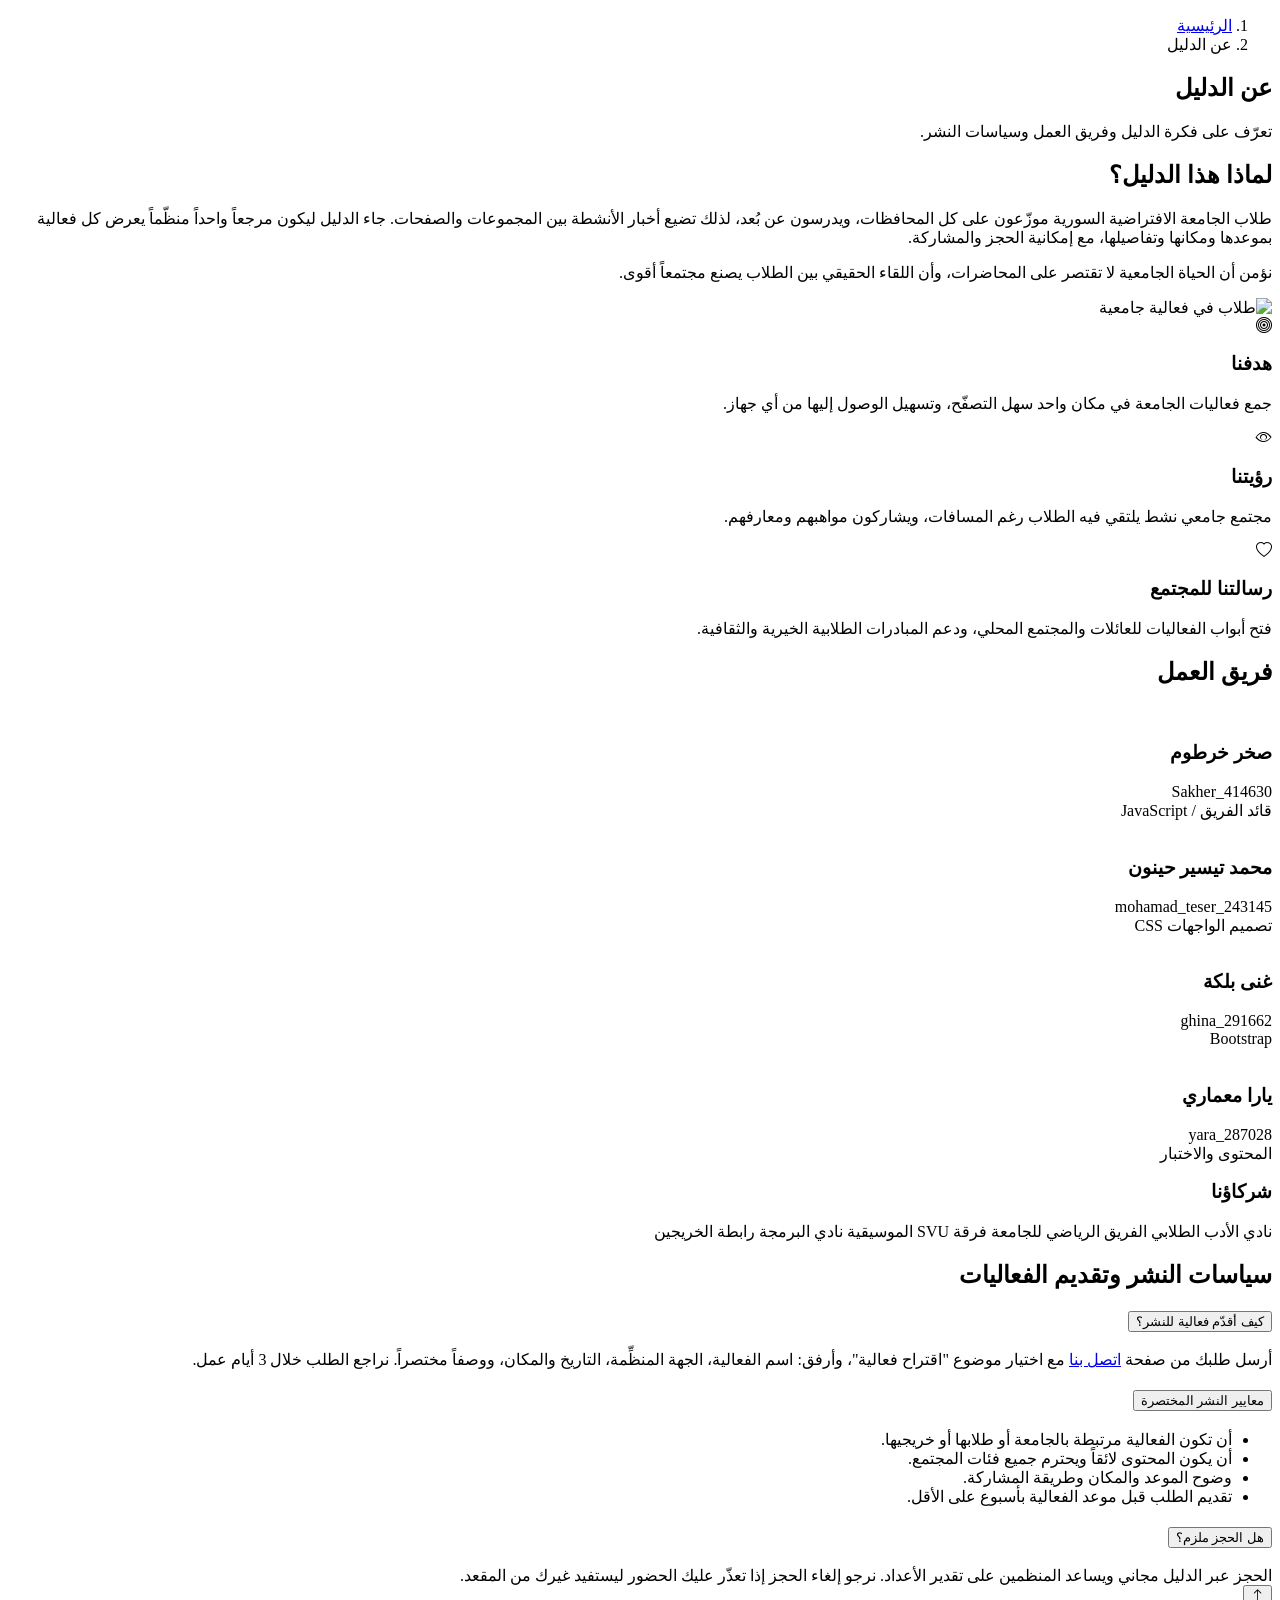
==== about.html @ c7336c4f "Add files to svu-events project" ====
<!DOCTYPE html>
<html lang="ar" dir="rtl">
<head>
  <meta charset="UTF-8">
  <meta name="viewport" content="width=device-width, initial-scale=1.0">
  <meta name="description" content="هدف دليل فعاليات الجامعة الافتراضية ورؤيته وفريق العمل وسياسات النشر.">
  <title>عن الدليل — دليل فعاليات SVU</title>
  <link rel="icon" href="assets/img/logo.png" type="image/png">
  <!-- Bootstrap 5 (نسخة RTL) عبر CDN -->
  <link rel="stylesheet" href="https://cdn.jsdelivr.net/npm/bootstrap@5.3.3/dist/css/bootstrap.rtl.min.css">
  <!-- أيقونات Bootstrap -->
  <link rel="stylesheet" href="https://cdn.jsdelivr.net/npm/bootstrap-icons@1.11.3/font/bootstrap-icons.min.css">
  <!-- خط Cairo من Google Fonts -->
  <link rel="preconnect" href="https://fonts.googleapis.com">
  <link rel="preconnect" href="https://fonts.gstatic.com" crossorigin>
  <link href="https://fonts.googleapis.com/css2?family=Cairo:wght@400;600;700;800;900&display=swap" rel="stylesheet">
  <!-- تنسيقاتنا الخاصة -->
  <link rel="stylesheet" href="assets/css/styles.css">
</head>
<body data-page="about">
  <!-- سيتم حقن الترويسة هنا تلقائياً -->
  <div id="header-placeholder"></div>

  <main>

    <!-- ترويسة الصفحة الداخلية + مسار التنقل -->
    <section class="page-hero">
      <div class="container">
        <nav aria-label="مسار التنقل"><ol class="breadcrumb mb-2"><li class="breadcrumb-item"><a href="index.html">الرئيسية</a></li><li class="breadcrumb-item active" aria-current="page">عن الدليل</li></ol></nav>
        <h1>عن الدليل</h1>
        <p class="mb-0 opacity-75">تعرّف على فكرة الدليل وفريق العمل وسياسات النشر.</p>
      </div>
    </section>

    <!-- ===== نبذة + الرؤية والرسالة ===== -->
    <section class="section">
      <div class="container">
        <div class="row g-4 align-items-center mb-5">
          <div class="col-lg-6 reveal">
            <h2 class="section-title h3">لماذا هذا الدليل؟</h2>
            <p>طلاب الجامعة الافتراضية السورية موزّعون على كل المحافظات، ويدرسون عن بُعد، لذلك تضيع أخبار الأنشطة بين المجموعات والصفحات. جاء الدليل ليكون مرجعاً واحداً منظّماً يعرض كل فعالية بموعدها ومكانها وتفاصيلها، مع إمكانية الحجز والمشاركة.</p>
            <p class="mb-0">نؤمن أن الحياة الجامعية لا تقتصر على المحاضرات، وأن اللقاء الحقيقي بين الطلاب يصنع مجتمعاً أقوى.</p>
          </div>
          <div class="col-lg-6 reveal">
            <img src="assets/img/gallery/family-day-2.svg" alt="طلاب في فعالية جامعية" class="rounded-4 w-100 shadow">
          </div>
        </div>

        <div class="row g-4">
          <div class="col-md-4 reveal"><div class="value-card"><div class="icon mb-3"><i class="bi bi-bullseye"></i></div><h3 class="h5 fw-bold">هدفنا</h3><p class="mb-0 text-muted">جمع فعاليات الجامعة في مكان واحد سهل التصفّح، وتسهيل الوصول إليها من أي جهاز.</p></div></div>
          <div class="col-md-4 reveal"><div class="value-card"><div class="icon mb-3"><i class="bi bi-eye"></i></div><h3 class="h5 fw-bold">رؤيتنا</h3><p class="mb-0 text-muted">مجتمع جامعي نشط يلتقي فيه الطلاب رغم المسافات، ويشاركون مواهبهم ومعارفهم.</p></div></div>
          <div class="col-md-4 reveal"><div class="value-card"><div class="icon mb-3"><i class="bi bi-heart"></i></div><h3 class="h5 fw-bold">رسالتنا للمجتمع</h3><p class="mb-0 text-muted">فتح أبواب الفعاليات للعائلات والمجتمع المحلي، ودعم المبادرات الطلابية الخيرية والثقافية.</p></div></div>
        </div>
      </div>
    </section>
                                                    
    <!-- ===== فريق العمل ===== -->
    <section class="section pt-0">
      <div class="container">
        <h2 class="section-title h3 mb-4">فريق العمل</h2>
        <div class="row g-4 row-cols-2 row-cols-md-3 row-cols-lg-5">
          <div class="col reveal"><div class="team-card"><img src="assets/img/team-1.svg" alt="" class="mb-3"><h3 class="h6 fw-bold mb-1">صخر خرطوم</h3><div class="id mb-1">Sakher_414630</div><span class="badge text-bg-primary">قائد الفريق / JavaScript</span></div></div>
          <div class="col reveal"><div class="team-card"><img src="assets/img/team-2.svg" alt="" class="mb-3"><h3 class="h6 fw-bold mb-1">محمد تيسير حينون</h3><div class="id mb-1">mohamad_teser_243145</div><span class="badge text-bg-warning">تصميم الواجهات CSS</span></div></div>
          <div class="col reveal"><div class="team-card"><img src="assets/img/team-3.svg" alt="" class="mb-3"><h3 class="h6 fw-bold mb-1">غنى بلكة</h3><div class="id mb-1">ghina_291662</div><span class="badge text-bg-danger">Bootstrap</span></div></div>
          <div class="col reveal"><div class="team-card"><img src="assets/img/team-4.svg" alt="" class="mb-3"><h3 class="h6 fw-bold mb-1">يارا معماري</h3><div class="id mb-1">yara_287028</div><span class="badge text-bg-info">المحتوى والاختبار</span></div></div>
        </div>

        <h3 class="h5 fw-bold mt-5 mb-3">شركاؤنا</h3>
        <div class="d-flex flex-wrap gap-2">
          <span class="badge rounded-pill text-bg-light border p-2 px-3">نادي الأدب الطلابي</span>
          <span class="badge rounded-pill text-bg-light border p-2 px-3">الفريق الرياضي للجامعة</span>
          <span class="badge rounded-pill text-bg-light border p-2 px-3">فرقة SVU الموسيقية</span>
          <span class="badge rounded-pill text-bg-light border p-2 px-3">نادي البرمجة</span>
          <span class="badge rounded-pill text-bg-light border p-2 px-3">رابطة الخريجين</span>
        </div>
      </div>
    </section>

    <!-- ===== السياسات ===== -->
    <section class="section pt-0">
      <div class="container">
        <h2 class="section-title h3 mb-4">سياسات النشر وتقديم الفعاليات</h2>
        <div class="accordion" id="policies">
          <div class="accordion-item">
            <h3 class="accordion-header"><button class="accordion-button" type="button" data-bs-toggle="collapse" data-bs-target="#p1" aria-expanded="true">كيف أقدّم فعالية للنشر؟</button></h3>
            <div id="p1" class="accordion-collapse collapse show" data-bs-parent="#policies"><div class="accordion-body">أرسل طلبك من صفحة <a href="contact.html">اتصل بنا</a> مع اختيار موضوع "اقتراح فعالية"، وأرفق: اسم الفعالية، الجهة المنظِّمة، التاريخ والمكان، ووصفاً مختصراً. نراجع الطلب خلال 3 أيام عمل.</div></div>
          </div>
          <div class="accordion-item">
            <h3 class="accordion-header"><button class="accordion-button collapsed" type="button" data-bs-toggle="collapse" data-bs-target="#p2">معايير النشر المختصرة</button></h3>
            <div id="p2" class="accordion-collapse collapse" data-bs-parent="#policies"><div class="accordion-body">
              <ul class="mb-0">
                <li>أن تكون الفعالية مرتبطة بالجامعة أو طلابها أو خريجيها.</li>
                <li>أن يكون المحتوى لائقاً ويحترم جميع فئات المجتمع.</li>
                <li>وضوح الموعد والمكان وطريقة المشاركة.</li>
                <li>تقديم الطلب قبل موعد الفعالية بأسبوع على الأقل.</li>
              </ul>
            </div></div>
          </div>
          <div class="accordion-item">
            <h3 class="accordion-header"><button class="accordion-button collapsed" type="button" data-bs-toggle="collapse" data-bs-target="#p3">هل الحجز ملزم؟</button></h3>
            <div id="p3" class="accordion-collapse collapse" data-bs-parent="#policies"><div class="accordion-body">الحجز عبر الدليل مجاني ويساعد المنظمين على تقدير الأعداد. نرجو إلغاء الحجز إذا تعذّر عليك الحضور ليستفيد غيرك من المقعد.</div></div>
          </div>
        </div>
      </div>
    </section>
  </main>

<!-- سيتم حقن التذييل هنا تلقائياً -->
  <div id="footer-placeholder"></div>
  
  <!-- زر العودة للأعلى -->
  <button id="toTop" type="button" aria-label="العودة للأعلى"><i class="bi bi-arrow-up"></i></button>

  <!-- Bootstrap JS عبر CDN + ملف JavaScript الخاص بنا -->
  <script src="https://cdn.jsdelivr.net/npm/bootstrap@5.3.3/dist/js/bootstrap.bundle.min.js"></script>
  <script src="assets/js/main.js"></script>
</body>
</html>
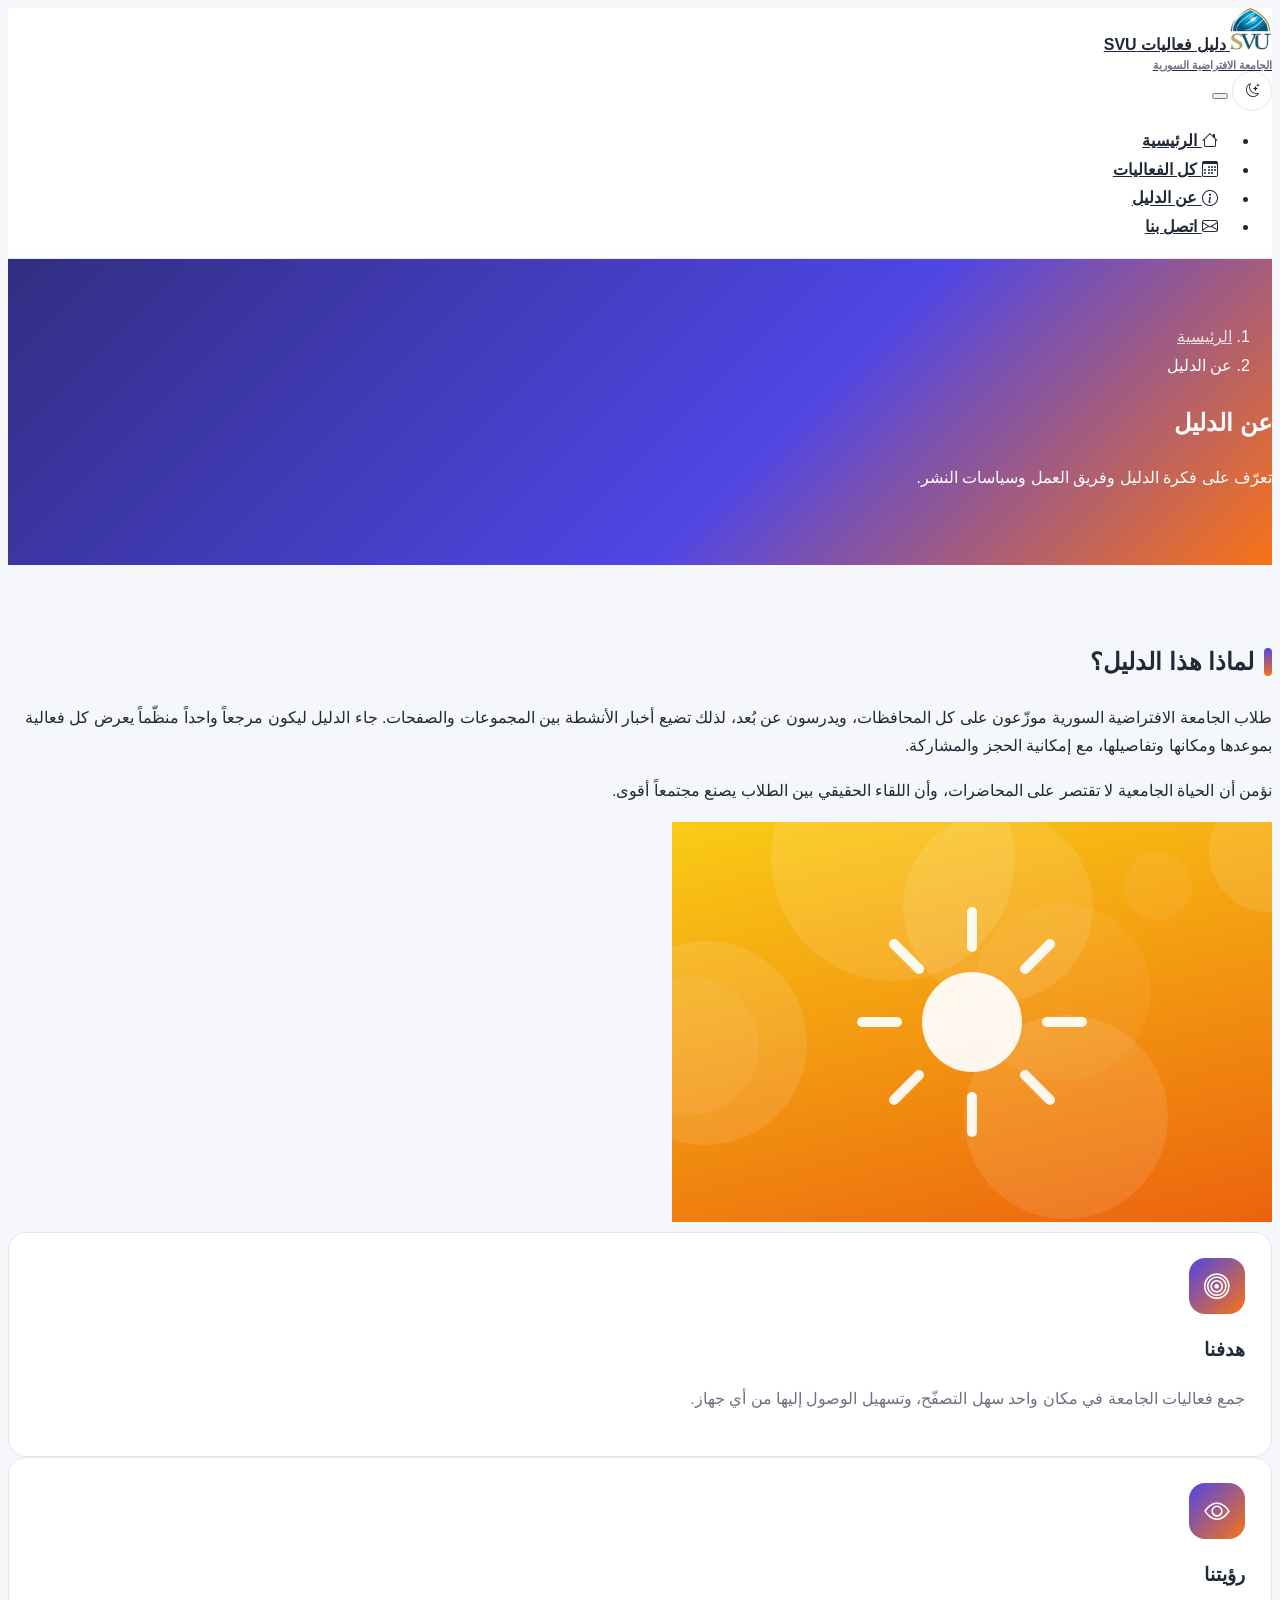
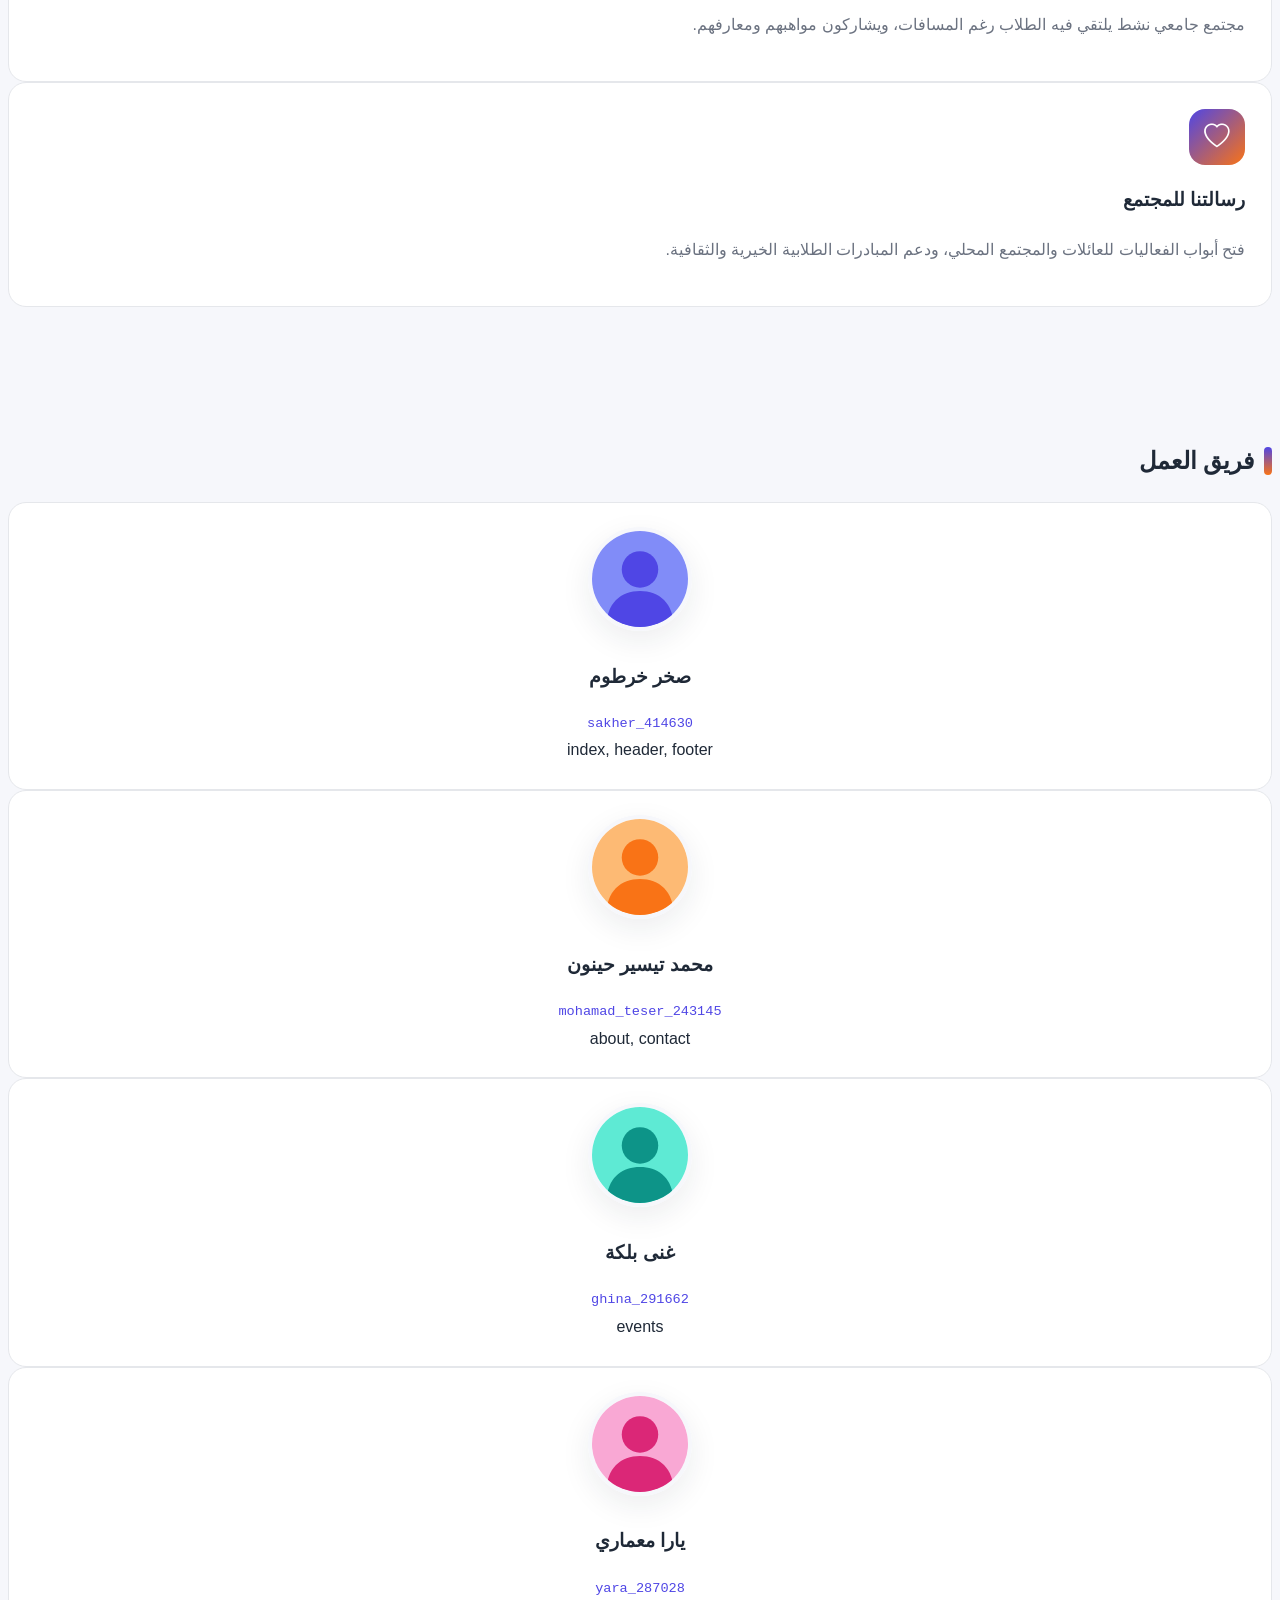
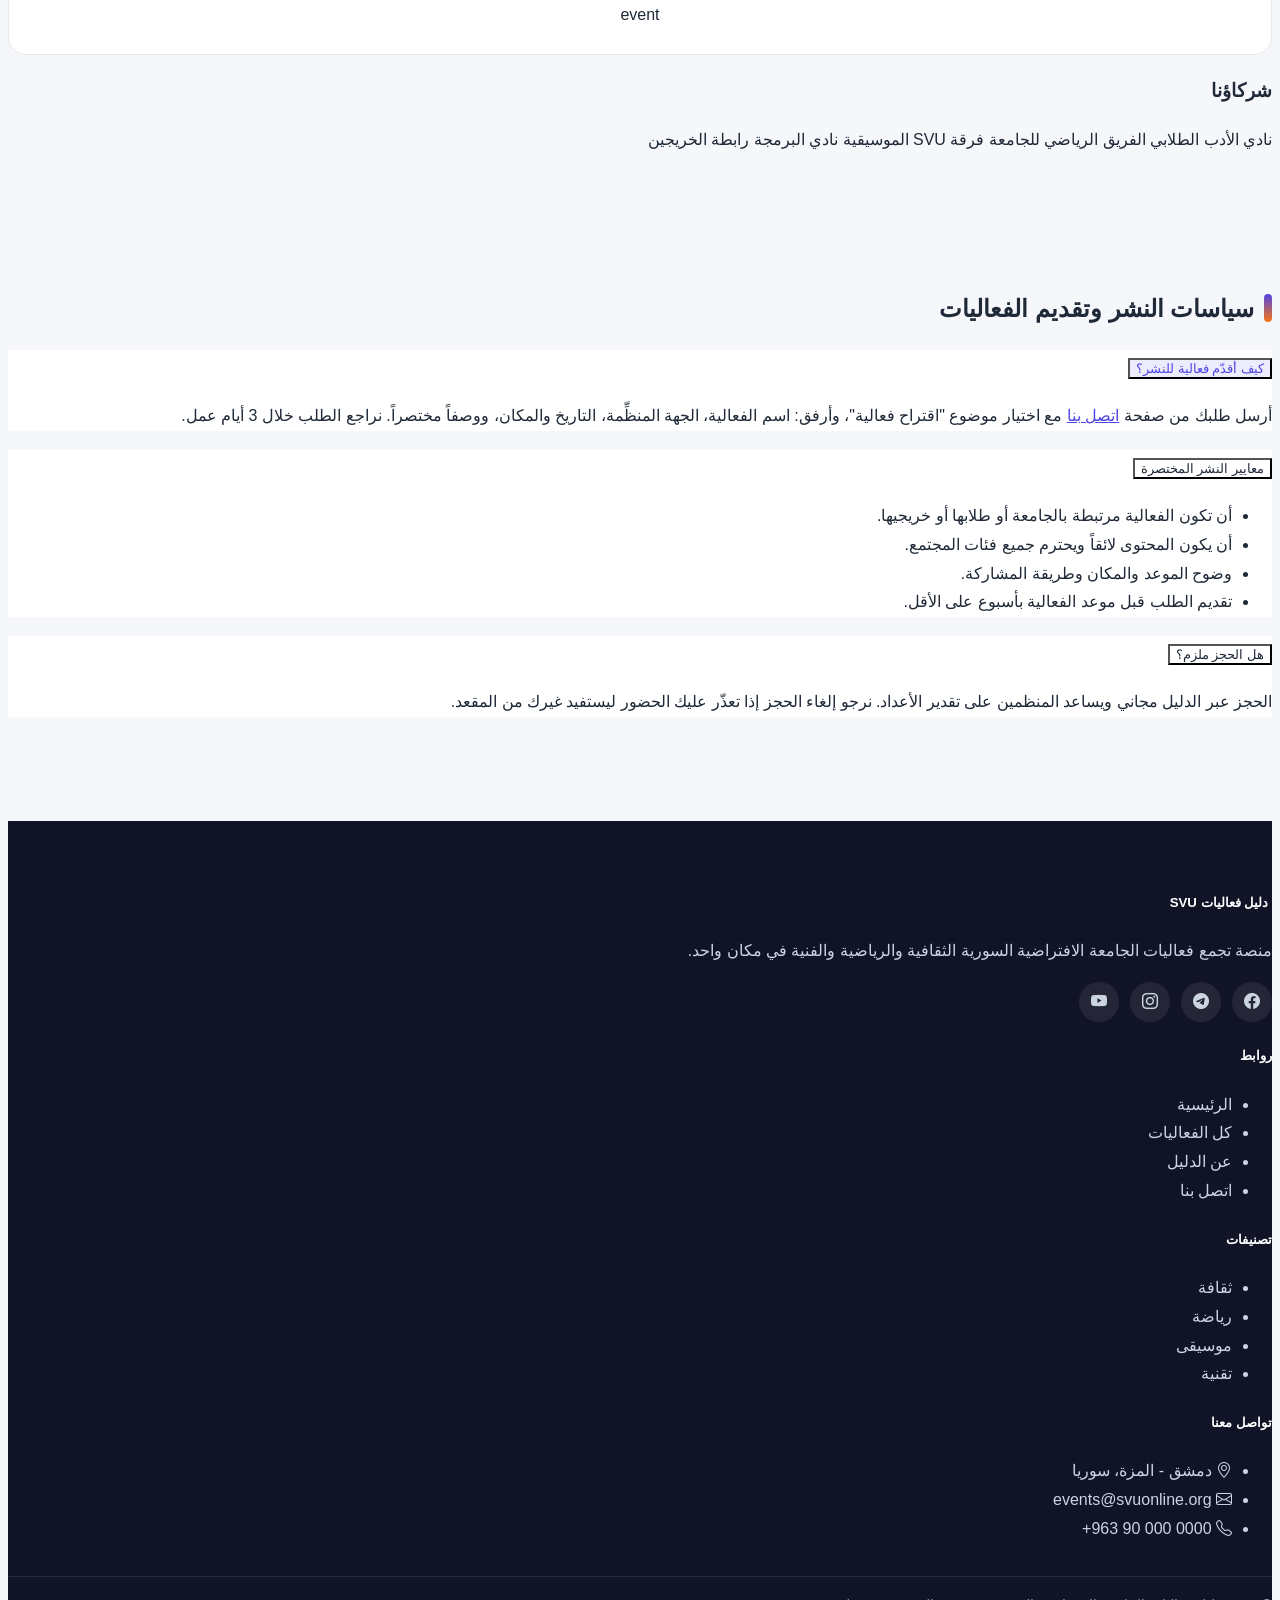
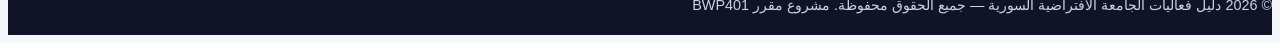
==== commit b51e1b9d: "Add role for member" ====
--- a/about.html
+++ b/about.html
@@ -59,10 +59,10 @@
       <div class="container">
         <h2 class="section-title h3 mb-4">فريق العمل</h2>
         <div class="row g-4 row-cols-2 row-cols-md-3 row-cols-lg-5">
-          <div class="col reveal"><div class="team-card"><img src="assets/img/team-1.svg" alt="" class="mb-3"><h3 class="h6 fw-bold mb-1">صخر خرطوم</h3><div class="id mb-1">Sakher_414630</div><span class="badge text-bg-primary">قائد الفريق / JavaScript</span></div></div>
-          <div class="col reveal"><div class="team-card"><img src="assets/img/team-2.svg" alt="" class="mb-3"><h3 class="h6 fw-bold mb-1">محمد تيسير حينون</h3><div class="id mb-1">mohamad_teser_243145</div><span class="badge text-bg-warning">تصميم الواجهات CSS</span></div></div>
-          <div class="col reveal"><div class="team-card"><img src="assets/img/team-3.svg" alt="" class="mb-3"><h3 class="h6 fw-bold mb-1">غنى بلكة</h3><div class="id mb-1">ghina_291662</div><span class="badge text-bg-danger">Bootstrap</span></div></div>
-          <div class="col reveal"><div class="team-card"><img src="assets/img/team-4.svg" alt="" class="mb-3"><h3 class="h6 fw-bold mb-1">يارا معماري</h3><div class="id mb-1">yara_287028</div><span class="badge text-bg-info">المحتوى والاختبار</span></div></div>
+          <div class="col reveal"><div class="team-card"><img src="assets/img/team-1.svg" alt="" class="mb-3"><h3 class="h6 fw-bold mb-1">صخر خرطوم</h3><div class="id mb-1">sakher_414630</div><span class="badge text-bg-primary">index, header, footer</span></div></div>
+          <div class="col reveal"><div class="team-card"><img src="assets/img/team-2.svg" alt="" class="mb-3"><h3 class="h6 fw-bold mb-1">محمد تيسير حينون</h3><div class="id mb-1">mohamad_teser_243145</div><span class="badge text-bg-warning">about, contact</span></div></div>
+          <div class="col reveal"><div class="team-card"><img src="assets/img/team-3.svg" alt="" class="mb-3"><h3 class="h6 fw-bold mb-1">غنى بلكة</h3><div class="id mb-1">ghina_291662</div><span class="badge text-bg-danger">events</span></div></div>
+          <div class="col reveal"><div class="team-card"><img src="assets/img/team-4.svg" alt="" class="mb-3"><h3 class="h6 fw-bold mb-1">يارا معماري</h3><div class="id mb-1">yara_287028</div><span class="badge text-bg-info">event</span></div></div>
         </div>
 
         <h3 class="h5 fw-bold mt-5 mb-3">شركاؤنا</h3>
--- a/assets/css/styles.css
+++ b/assets/css/styles.css
@@ -0,0 +1,257 @@
+/* =========================================================
+   دليل فعاليات الجامعة الافتراضية — ملف التنسيقات الرئيسي
+   الهوية اللونية: نيلي (أساسي) + برتقالي (ثانوي) + خلفية محايدة
+   الخط: Cairo من Google Fonts لأنه واضح ومناسب للعربية
+   ========================================================= */
+
+/* ---------- متغيرات الألوان (تسهّل تبديل الوضع الليلي) ---------- */
+:root {
+  --primary: #4f46e5;        /* اللون الأساسي */
+  --primary-dark: #3730a3;
+  --secondary: #f97316;      /* اللون الثانوي للتمييز */
+  --bg: #f6f7fb;             /* خلفية محايدة */
+  --surface: #ffffff;        /* خلفية البطاقات */
+  --text: #1f2937;
+  --muted: #6b7280;
+  --border: #e5e7eb;
+  --shadow: 0 10px 30px rgba(31, 41, 55, .08);
+  --radius: 18px;
+
+  /* ألوان حيوية لكل تصنيف */
+  --cat-culture: #b45309;
+  --cat-sport: #15803d;
+  --cat-music: #be185d;
+  --cat-family: #ea580c;
+  --cat-tech: #4f46e5;
+  --cat-art: #7c3aed;
+}
+
+/* الوضع الليلي: يُفعَّل بإضافة الصنف dark على عنصر body */
+body.dark {
+  --bg: #0f1222;
+  --surface: #191d33;
+  --text: #e5e7eb;
+  --muted: #9ca3af;
+  --border: #2a2f4a;
+  --shadow: 0 10px 30px rgba(0, 0, 0, .35);
+}
+
+/* ---------- أساسيات ---------- */
+html { scroll-behavior: smooth; }
+body {
+  font-family: "Cairo", sans-serif;
+  background: var(--bg);
+  color: var(--text);
+  line-height: 1.8;
+  transition: background .3s, color .3s;
+}
+a { color: var(--primary); }
+img { max-width: 100%; }
+.text-muted { color: var(--muted) !important; }
+
+/* ---------- الترويسة وشريط التنقل ---------- */
+.site-header {
+  background: rgba(255, 255, 255, .92);
+  backdrop-filter: blur(8px);
+  border-bottom: 1px solid var(--border);
+}
+body.dark .site-header { background: rgba(25, 29, 51, .92); }
+.navbar-brand { font-weight: 800; color: var(--text) !important; }
+.navbar-brand img { width: 42px; height: 42px; }
+.navbar-brand small { display: block; font-size: .7rem; font-weight: 600; color: var(--muted); line-height: 1; }
+.site-header .nav-link { color: var(--text); font-weight: 600; border-radius: 10px; padding: .45rem .9rem !important; }
+.site-header .nav-link:hover { background: rgba(79, 70, 229, .08); color: var(--primary); }
+.site-header .nav-link.active { background: var(--primary); color: #fff !important; }
+body.dark .navbar-toggler { filter: invert(1); }
+.theme-toggle {
+  width: 40px; height: 40px; border-radius: 50%;
+  border: 1px solid var(--border); background: var(--surface); color: var(--text);
+}
+
+/* ---------- القسم الافتتاحي (Hero) ---------- */
+.hero {
+  background: url("../img/hero-bg.svg") center / cover no-repeat;
+  color: #fff;
+  padding: 4.5rem 0 6rem;
+  position: relative;
+}
+.hero h1 { font-weight: 900; font-size: clamp(1.9rem, 4.5vw, 3.2rem); }
+.hero p.lead { opacity: .9; }
+.page-hero {                                   /* ترويسة الصفحات الداخلية */
+  background: linear-gradient(135deg, #312e81, var(--primary) 60%, var(--secondary));
+  color: #fff; padding: 3rem 0 3.5rem;
+}
+.page-hero h1 { font-weight: 800; }
+.page-hero .breadcrumb a { color: #fff; opacity: .8; }
+.page-hero .breadcrumb-item.active, .page-hero .breadcrumb-item::before { color: #fff !important; }
+
+/* بطاقة أسماء الفريق في الصفحة الرئيسية */
+.team-strip {
+  background: var(--surface); color: var(--text);
+  border-radius: var(--radius); box-shadow: var(--shadow);
+  margin-top: -3.5rem; position: relative; z-index: 2;
+}
+.member-chip {
+  display: flex; align-items: center; gap: .6rem;
+  background: var(--bg); border: 1px solid var(--border);
+  border-radius: 14px; padding: .5rem .8rem; height: 100%;
+}
+.member-chip .id { font-family: monospace; font-size: .85rem; color: var(--primary); direction: ltr; }
+
+/* ---------- عناوين الأقسام ---------- */
+.section { padding: 3.5rem 0; }
+.section-title { font-weight: 800; display: flex; align-items: center; gap: .6rem; }
+.section-title::before {
+  content: ""; width: 8px; height: 28px; border-radius: 4px;
+  background: linear-gradient(var(--primary), var(--secondary));
+}
+
+/* ---------- السلايدر المخصّص (JavaScript) ---------- */
+.slider { position: relative; overflow: hidden; border-radius: var(--radius); box-shadow: var(--shadow); }
+.slides { display: flex; transition: transform .6s ease; }
+.slide { min-width: 100%; position: relative; }
+.slide img { width: 100%; height: clamp(240px, 42vw, 440px); object-fit: cover; display: block; }
+.slide-caption {
+  position: absolute; inset: auto 0 0 0; padding: 2rem 1.5rem 1.4rem;
+  background: linear-gradient(transparent, rgba(0, 0, 0, .75)); color: #fff;
+}
+.slide-caption h3 { font-weight: 800; margin: .3rem 0; }
+.slider-btn {
+  position: absolute; top: 50%; transform: translateY(-50%);
+  width: 44px; height: 44px; border-radius: 50%; border: 0;
+  background: rgba(255, 255, 255, .85); color: #111; font-size: 1.3rem; z-index: 3;
+}
+.slider-btn.prev { right: 12px; }   /* RTL: السابق على اليمين */
+.slider-btn.next { left: 12px; }
+.slider-dots { position: absolute; bottom: 12px; left: 16px; display: flex; gap: 6px; z-index: 3; }
+.slider-dots button { width: 10px; height: 10px; border-radius: 10px; border: 0; background: rgba(255, 255, 255, .5); transition: width .3s; padding: 0; }
+.slider-dots button.active { width: 26px; background: #fff; }
+
+/* ---------- التصنيفات السريعة ---------- */
+.cat-btn {
+  display: flex; flex-direction: column; align-items: center; gap: .3rem;
+  background: var(--surface); border: 1px solid var(--border); color: var(--text);
+  border-radius: var(--radius); padding: 1.2rem .5rem; text-decoration: none;
+  font-weight: 700; transition: transform .2s, box-shadow .2s; height: 100%;
+}
+.cat-btn i { font-size: 1.8rem; }
+.cat-btn:hover { transform: translateY(-4px); box-shadow: var(--shadow); color: var(--text); }
+
+/* ألوان شارات التصنيف */
+.badge-cat { color: #fff; font-weight: 600; }
+.cat-culture { background: var(--cat-culture) !important; }
+.cat-sport   { background: var(--cat-sport) !important; }
+.cat-music   { background: var(--cat-music) !important; }
+.cat-family  { background: var(--cat-family) !important; }
+.cat-tech    { background: var(--cat-tech) !important; }
+.cat-art     { background: var(--cat-art) !important; }
+.text-culture { color: var(--cat-culture); } .text-sport { color: var(--cat-sport); }
+.text-music { color: var(--cat-music); }     .text-family { color: var(--cat-family); }
+.text-tech { color: var(--cat-tech); }       .text-art { color: var(--cat-art); }
+
+/* ---------- بطاقات الفعاليات ---------- */
+.event-card {
+  background: var(--surface); color: var(--text);
+  border: 1px solid var(--border); border-radius: var(--radius);
+  overflow: hidden; height: 100%;
+  transition: transform .25s, box-shadow .25s;
+}
+.event-card:hover { transform: translateY(-6px); box-shadow: var(--shadow); }
+.event-card .thumb { position: relative; }
+.event-card .thumb img { width: 100%; aspect-ratio: 16 / 10; object-fit: cover; }
+.event-card .thumb .badge-cat { position: absolute; top: 12px; right: 12px; }
+.date-chip {                                   /* شارة التاريخ فوق الصورة */
+  position: absolute; bottom: -22px; left: 16px;
+  background: var(--surface); color: var(--text); border-radius: 14px;
+  box-shadow: var(--shadow); text-align: center; padding: .3rem .8rem; line-height: 1.2;
+}
+.date-chip b { display: block; font-size: 1.3rem; color: var(--primary); }
+.date-chip span { font-size: .75rem; }
+.event-card .card-body { padding-top: 1.6rem; }
+.event-card .card-title { font-weight: 800; font-size: 1.1rem; }
+.event-meta { font-size: .88rem; color: var(--muted); }
+.event-meta i { color: var(--secondary); }
+.status-badge { position: absolute; top: 12px; left: 12px; }
+
+/* ---------- شريط الفلترة ---------- */
+.filter-bar {
+  background: var(--surface); border: 1px solid var(--border);
+  border-radius: var(--radius); padding: 1.2rem; box-shadow: var(--shadow);
+}
+.form-control, .form-select { border-radius: 12px; background-color: var(--surface); color: var(--text); border-color: var(--border); }
+body.dark .form-control::placeholder { color: #6b7280; }
+.empty-state { padding: 3rem 1rem; text-align: center; color: var(--muted); }
+.empty-state i { font-size: 3rem; }
+
+/* ---------- صفحة التفاصيل ---------- */
+.detail-cover { border-radius: var(--radius); width: 100%; aspect-ratio: 16 / 8; object-fit: cover; box-shadow: var(--shadow); }
+.info-box { background: var(--surface); border: 1px solid var(--border); border-radius: var(--radius); padding: 1.4rem; }
+.info-box li { display: flex; gap: .7rem; padding: .55rem 0; border-bottom: 1px dashed var(--border); }
+.info-box li:last-child { border-bottom: 0; }
+.info-box li i { color: var(--primary); font-size: 1.2rem; }
+.gallery img { border-radius: 12px; cursor: zoom-in; aspect-ratio: 3 / 2; object-fit: cover; width: 100%; transition: opacity .2s; }
+.gallery img:hover { opacity: .85; }
+.map-img { border-radius: var(--radius); border: 1px solid var(--border); width: 100%; }
+
+/* ---------- صفحة عن الدليل ---------- */
+.value-card { background: var(--surface); border: 1px solid var(--border); border-radius: var(--radius); padding: 1.6rem; height: 100%; }
+.value-card .icon { width: 56px; height: 56px; border-radius: 16px; display: grid; place-items: center; font-size: 1.6rem; color: #fff; background: linear-gradient(135deg, var(--primary), var(--secondary)); }
+.team-card { text-align: center; background: var(--surface); border: 1px solid var(--border); border-radius: var(--radius); padding: 1.5rem 1rem; height: 100%; }
+.team-card img { width: 96px; height: 96px; border-radius: 50%; border: 4px solid var(--bg); box-shadow: var(--shadow); }
+.team-card .id { direction: ltr; font-family: monospace; color: var(--primary); font-size: .85rem; }
+.accordion-item, .accordion-button { background: var(--surface); color: var(--text); }
+.accordion-button:not(.collapsed) { background: rgba(79, 70, 229, .1); color: var(--primary); }
+body.dark .accordion-button::after { filter: invert(1); }
+
+/* ---------- صفحة اتصل بنا ---------- */
+.contact-card { background: var(--surface); border: 1px solid var(--border); border-radius: var(--radius); padding: 2rem; box-shadow: var(--shadow); }
+.contact-item { display: flex; gap: 1rem; align-items: center; padding: .8rem 0; }
+.contact-item .icon { width: 48px; height: 48px; border-radius: 14px; display: grid; place-items: center; background: rgba(79, 70, 229, .1); color: var(--primary); font-size: 1.3rem; flex-shrink: 0; }
+
+/* ---------- التذييل ---------- */
+.site-footer { background: #111427; color: #cbd5e1; padding: 3rem 0 1rem; margin-top: 3rem; }
+.site-footer h5 { color: #fff; font-weight: 700; }
+.site-footer a { color: #cbd5e1; text-decoration: none; }
+.site-footer a:hover { color: var(--secondary); }
+.social a {
+  width: 40px; height: 40px; border-radius: 50%; display: inline-grid; place-items: center;
+  background: rgba(255, 255, 255, .08); margin-left: .4rem; transition: background .2s;
+}
+.social a:hover { background: var(--secondary); color: #fff; }
+.footer-bottom { border-top: 1px solid rgba(255, 255, 255, .1); margin-top: 2rem; padding-top: 1rem; font-size: .9rem; }
+
+/* ---------- أزرار عامة + زر العودة للأعلى ---------- */
+.btn { border-radius: 12px; font-weight: 600; }
+.btn-primary { background: var(--primary); border-color: var(--primary); }
+.btn-primary:hover { background: var(--primary-dark); border-color: var(--primary-dark); }
+.btn-accent { background: var(--secondary); color: #fff; border: 0; }
+.btn-accent:hover { background: #ea580c; color: #fff; }
+#toTop {
+  position: fixed; bottom: 20px; left: 20px; z-index: 1050;
+  width: 48px; height: 48px; border-radius: 50%; border: 0;
+  background: var(--secondary); color: #fff; font-size: 1.3rem; box-shadow: var(--shadow);
+  opacity: 0; visibility: hidden; transform: translateY(20px); transition: all .3s;
+}
+#toTop.show { opacity: 1; visibility: visible; transform: none; }
+
+/* ظهور تدريجي للعناصر عند التمرير */
+.reveal { opacity: 0; transform: translateY(24px); transition: opacity .6s, transform .6s; }
+.reveal.visible { opacity: 1; transform: none; }
+
+/* عناصر Bootstrap داخل الوضع الليلي */
+body.dark .modal-content, body.dark .list-group-item { background: var(--surface); color: var(--text); border-color: var(--border); }
+body.dark .btn-close { filter: invert(1); }
+body.dark .bg-white { background: var(--surface) !important; }
+
+/* ---------- التجاوب (Responsive) ---------- */
+@media (max-width: 991.98px) {
+  .site-header .navbar-collapse { padding: 1rem 0; }
+}
+@media (max-width: 575.98px) {
+  .section { padding: 2.5rem 0; }
+  .hero { padding: 3rem 0 5rem; }
+  .contact-card { padding: 1.3rem; }
+}
+
+/* إظهار رسالة خطأ حقل الرسالة */
+#cMessage.is-invalid + div .invalid-feedback { display: block; }
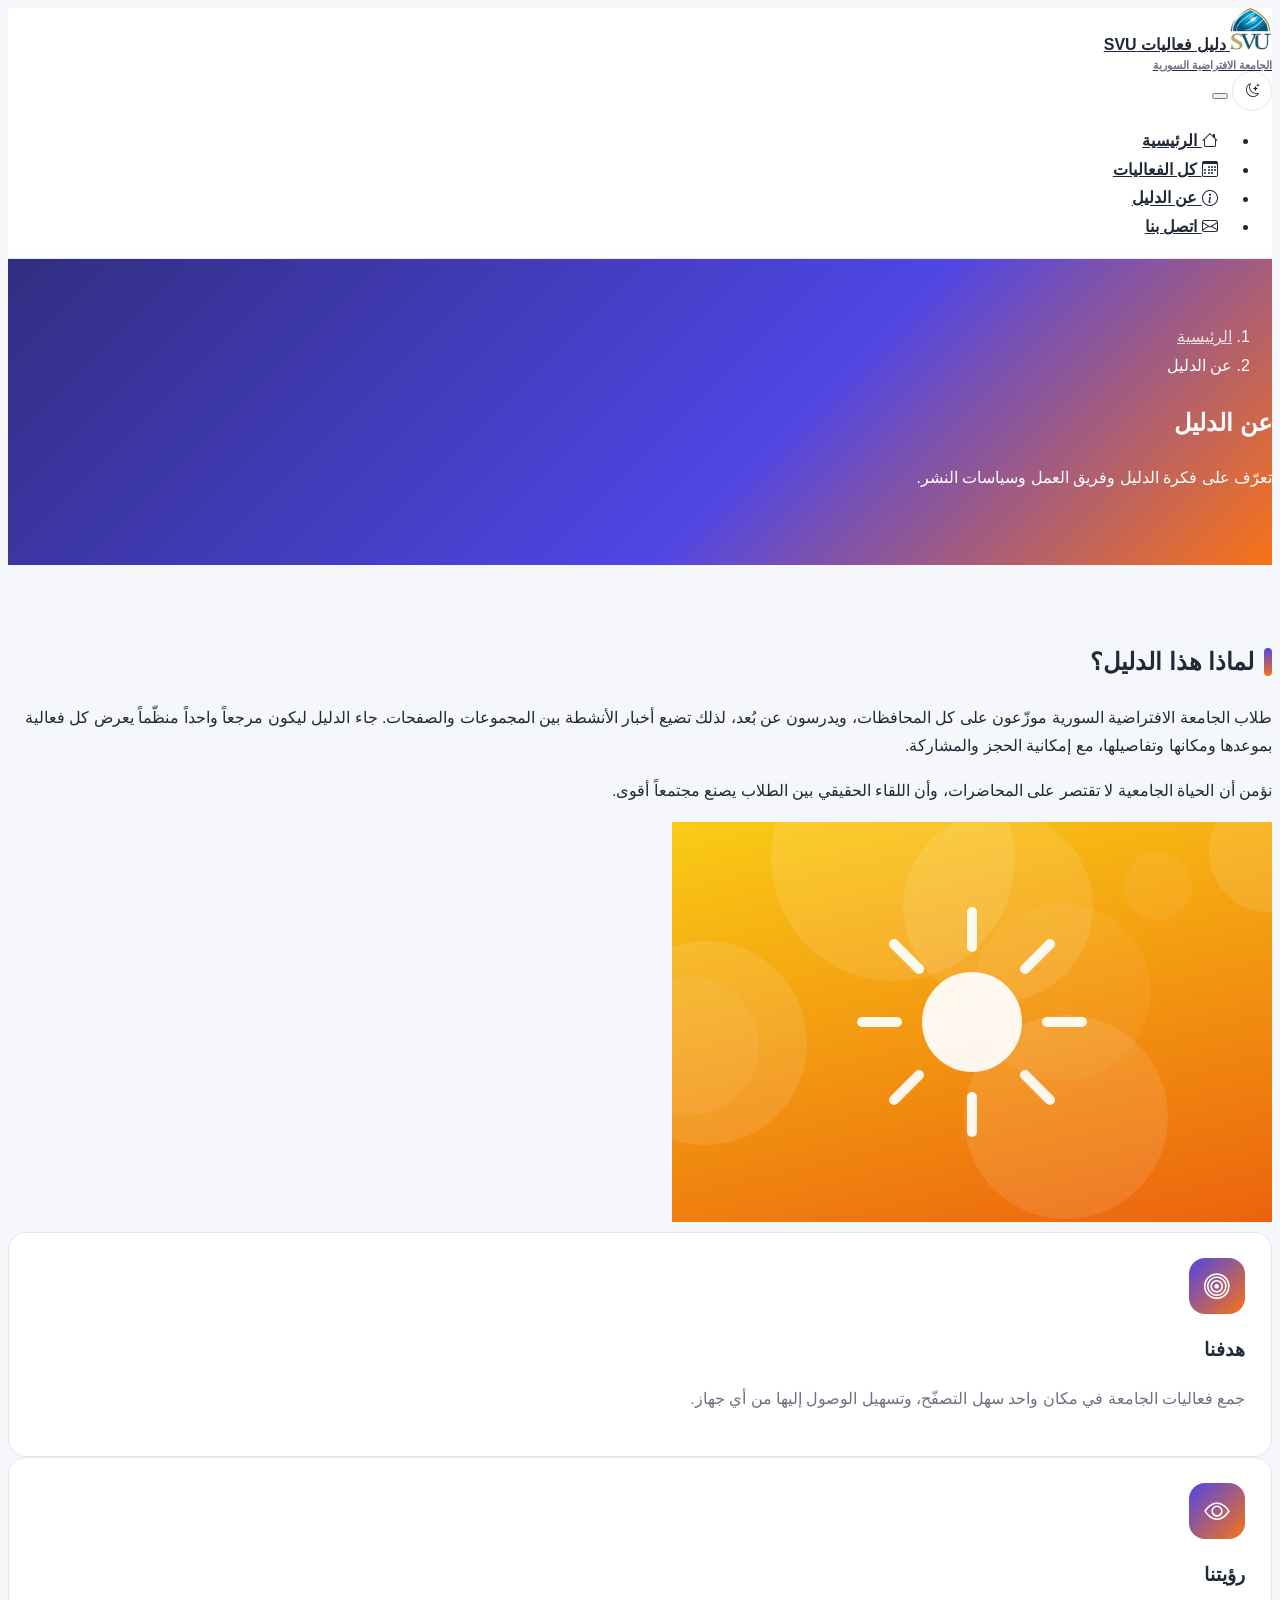
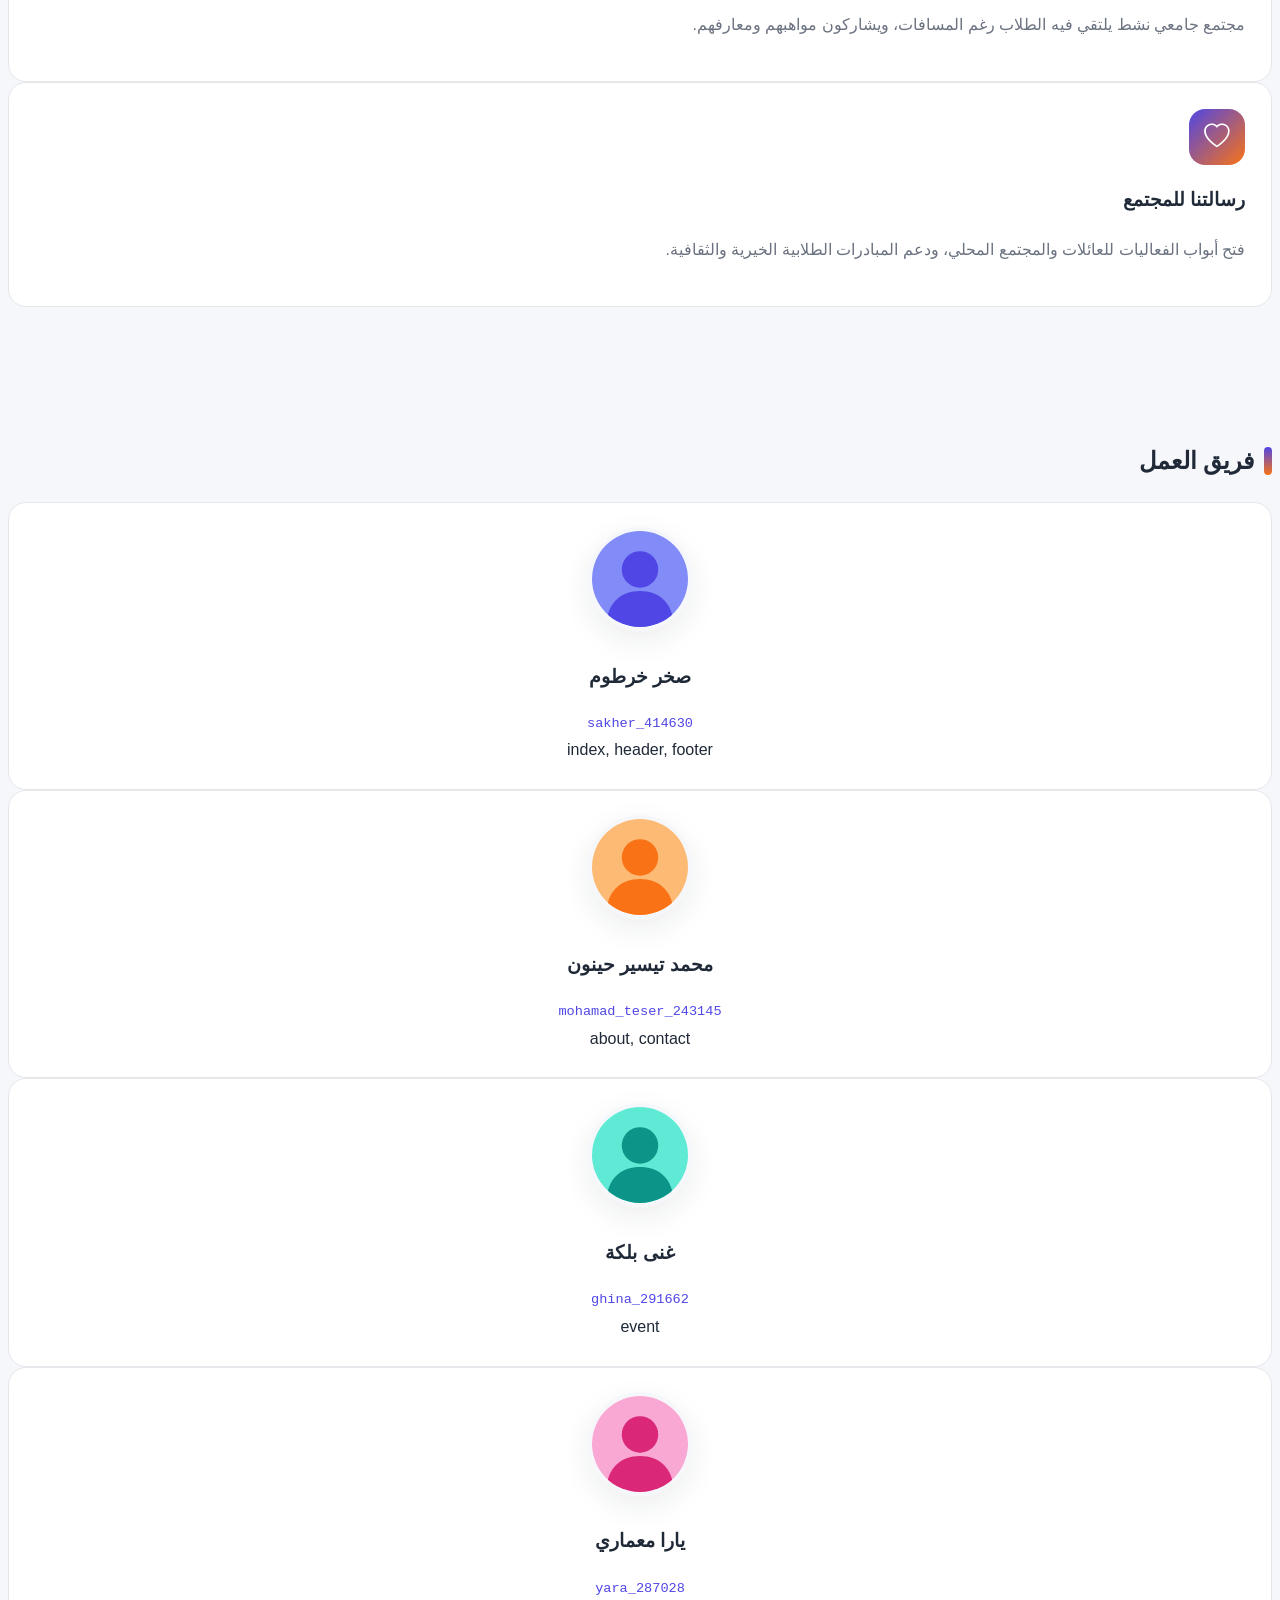
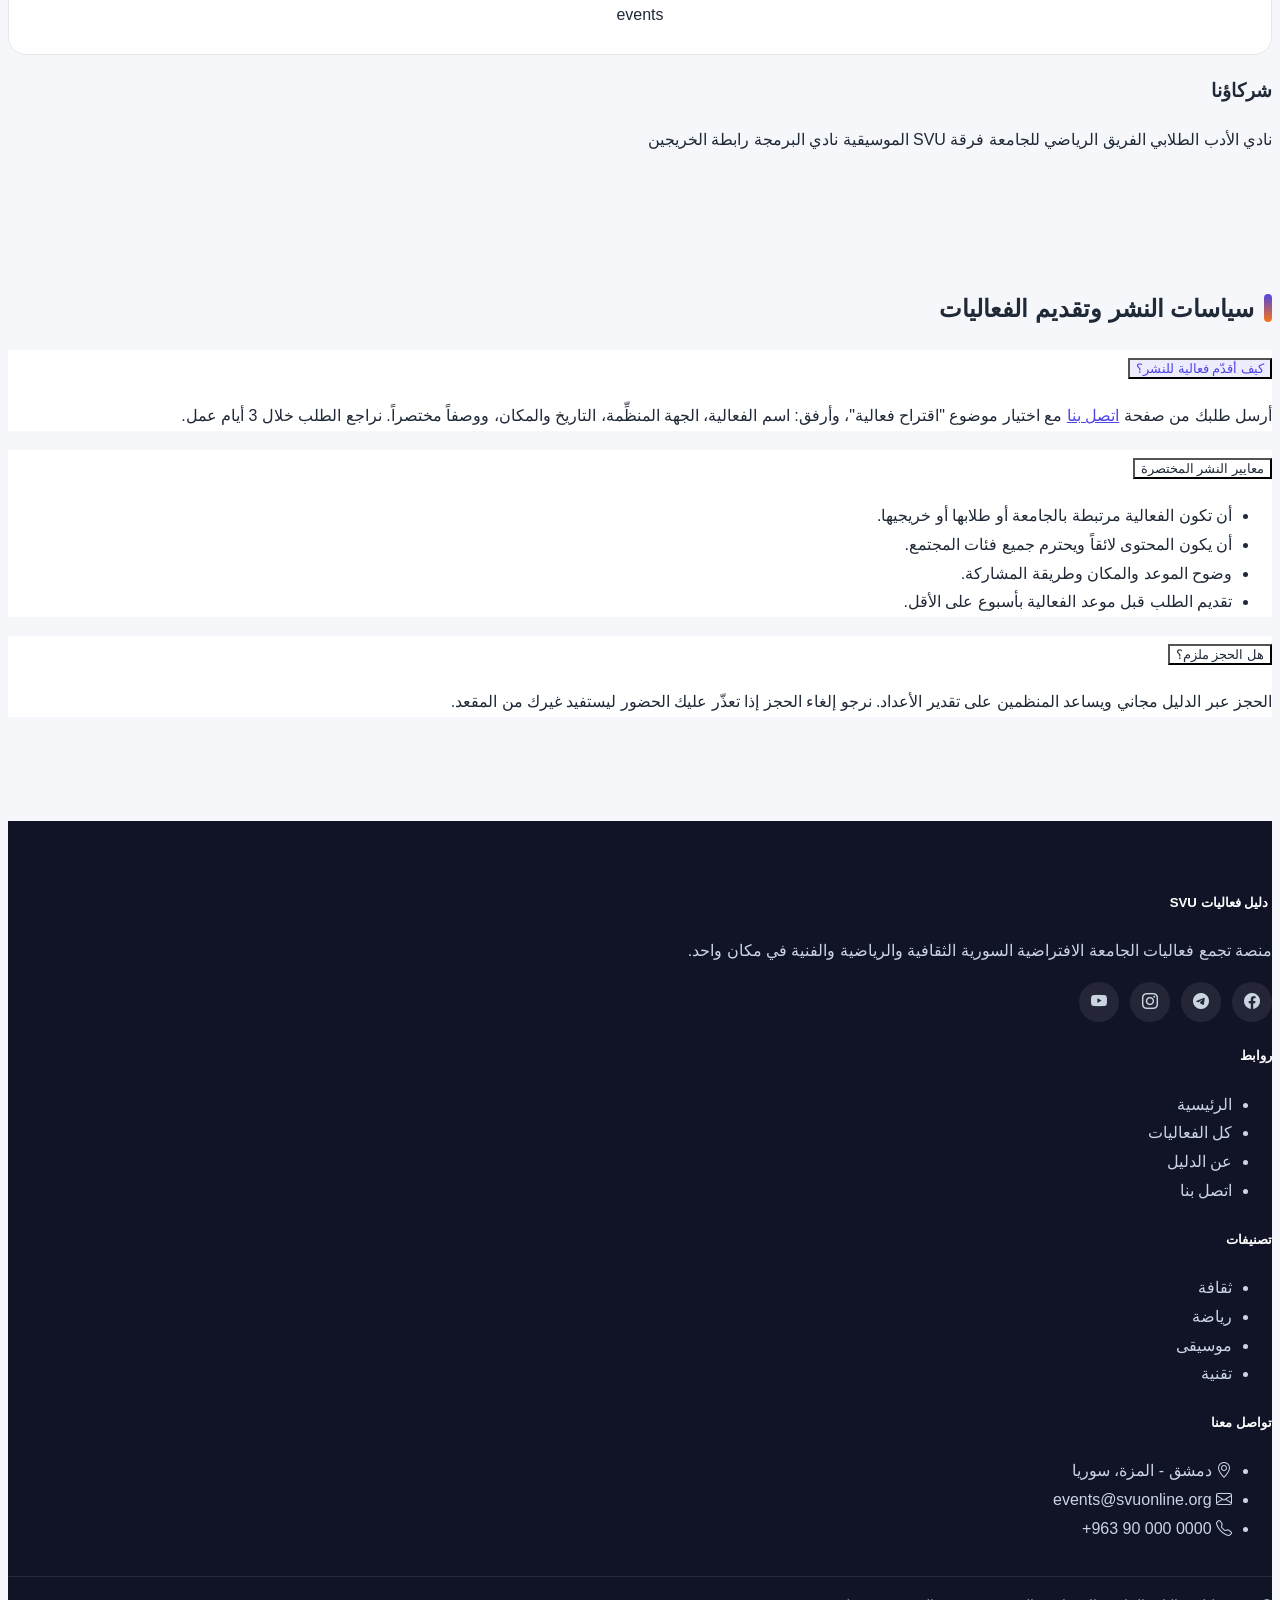
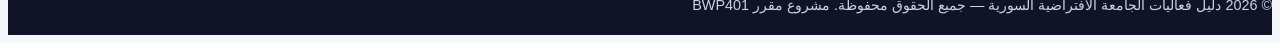
==== commit 6a428daf: "modify roles" ====
--- a/about.html
+++ b/about.html
@@ -61,8 +61,8 @@
         <div class="row g-4 row-cols-2 row-cols-md-3 row-cols-lg-5">
           <div class="col reveal"><div class="team-card"><img src="assets/img/team-1.svg" alt="" class="mb-3"><h3 class="h6 fw-bold mb-1">صخر خرطوم</h3><div class="id mb-1">sakher_414630</div><span class="badge text-bg-primary">index, header, footer</span></div></div>
           <div class="col reveal"><div class="team-card"><img src="assets/img/team-2.svg" alt="" class="mb-3"><h3 class="h6 fw-bold mb-1">محمد تيسير حينون</h3><div class="id mb-1">mohamad_teser_243145</div><span class="badge text-bg-warning">about, contact</span></div></div>
-          <div class="col reveal"><div class="team-card"><img src="assets/img/team-3.svg" alt="" class="mb-3"><h3 class="h6 fw-bold mb-1">غنى بلكة</h3><div class="id mb-1">ghina_291662</div><span class="badge text-bg-danger">events</span></div></div>
-          <div class="col reveal"><div class="team-card"><img src="assets/img/team-4.svg" alt="" class="mb-3"><h3 class="h6 fw-bold mb-1">يارا معماري</h3><div class="id mb-1">yara_287028</div><span class="badge text-bg-info">event</span></div></div>
+          <div class="col reveal"><div class="team-card"><img src="assets/img/team-3.svg" alt="" class="mb-3"><h3 class="h6 fw-bold mb-1">غنى بلكة</h3><div class="id mb-1">ghina_291662</div><span class="badge text-bg-danger">event</span></div></div>
+          <div class="col reveal"><div class="team-card"><img src="assets/img/team-4.svg" alt="" class="mb-3"><h3 class="h6 fw-bold mb-1">يارا معماري</h3><div class="id mb-1">yara_287028</div><span class="badge text-bg-info">events</span></div></div>
         </div>
 
         <h3 class="h5 fw-bold mt-5 mb-3">شركاؤنا</h3>
